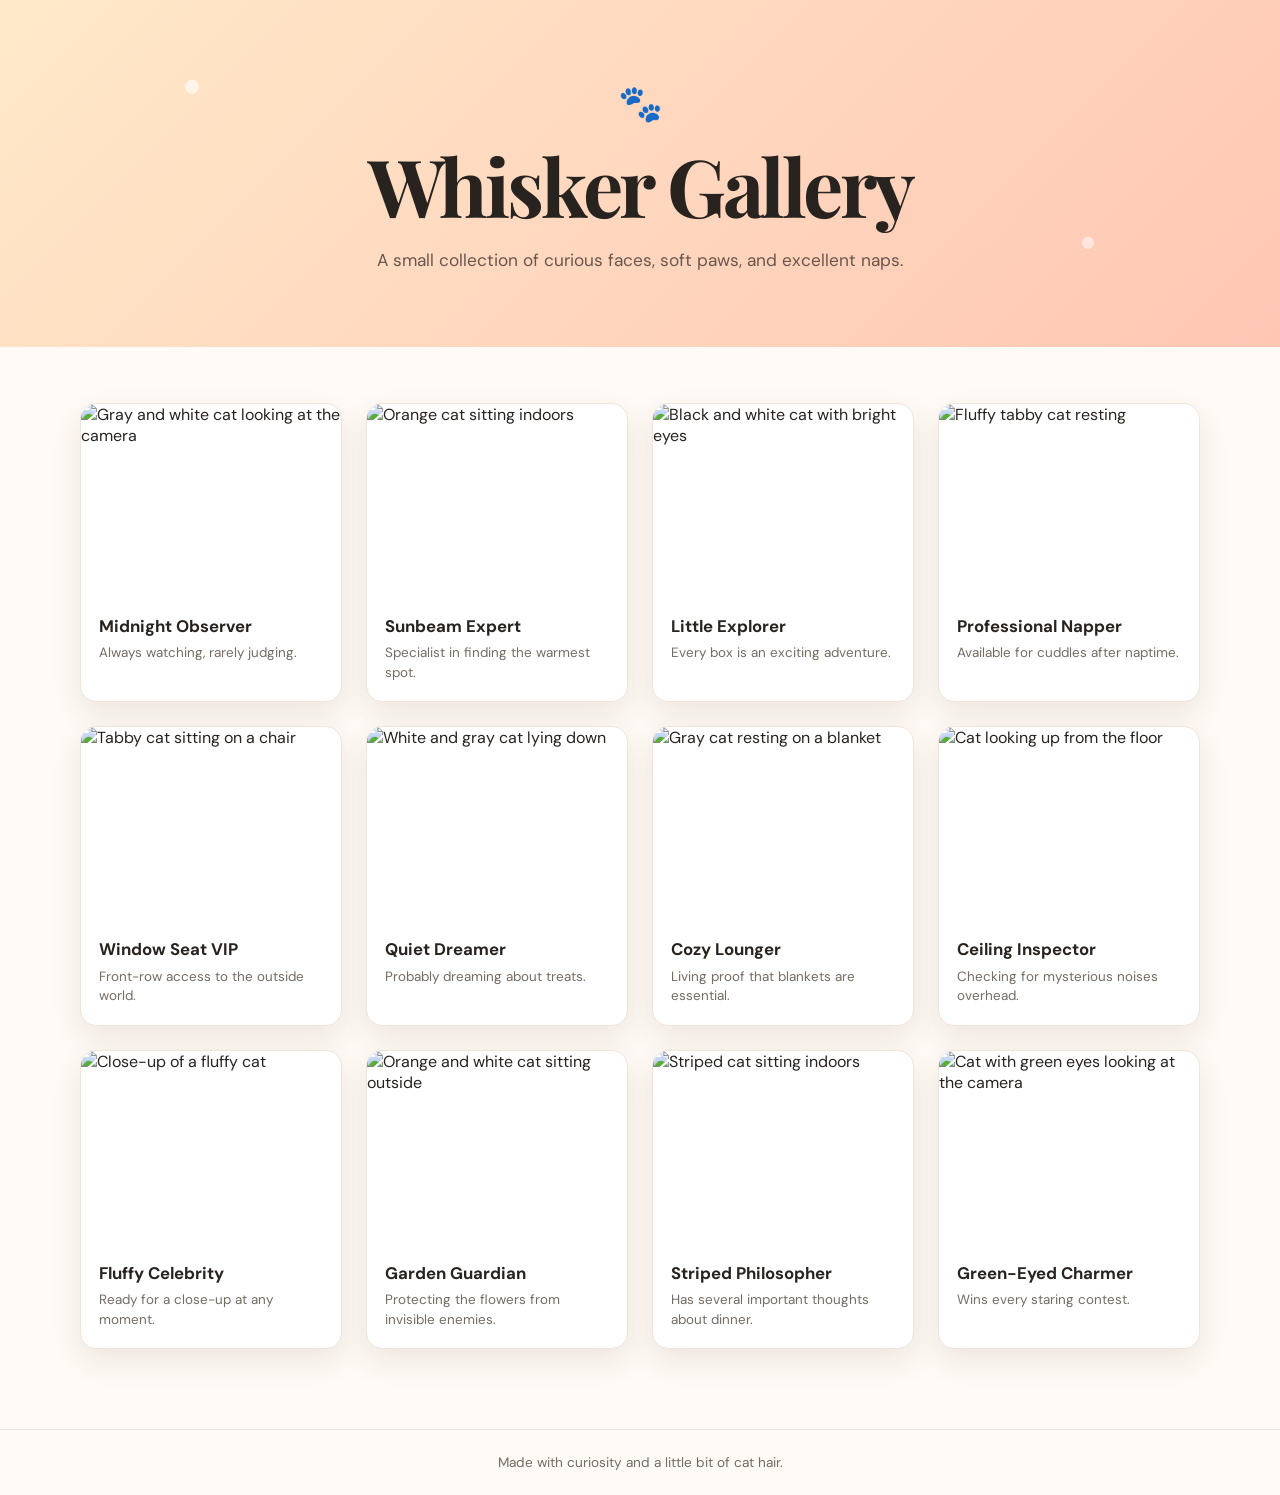
==== index.html @ 6f4198e0 "Restructure for deployment" ====
<!DOCTYPE html>
<html lang="en">
<head>
  <meta charset="UTF-8">
  <meta name="viewport" content="width=device-width, initial-scale=1.0">
  <meta name="description" content="A cheerful gallery of cats.">
  <title>Whisker Gallery</title>
  <link rel="stylesheet" href="styles.css">
</head>
<body>
  <header>
    <span class="paw" aria-hidden="true">🐾</span>
    <h1>Whisker Gallery</h1>
    <p>A small collection of curious faces, soft paws, and excellent naps.</p>
  </header>

  <main>
    <section class="gallery" aria-label="Cat pictures">
      <figure>
        <img src="https://images.unsplash.com/photo-1514888286974-6c03e2ca1dba?auto=format&amp;fit=crop&amp;w=900&amp;q=85" alt="Gray and white cat looking at the camera" loading="lazy">
        <figcaption>Midnight Observer <span>Always watching, rarely judging.</span></figcaption>
      </figure>
      <figure>
        <img src="https://images.unsplash.com/photo-1574158622682-e40e69881006?auto=format&amp;fit=crop&amp;w=900&amp;q=85" alt="Orange cat sitting indoors" loading="lazy">
        <figcaption>Sunbeam Expert <span>Specialist in finding the warmest spot.</span></figcaption>
      </figure>
      <figure>
        <img src="https://images.unsplash.com/photo-1533738363-b7f9aef128ce?auto=format&amp;fit=crop&amp;w=900&amp;q=85" alt="Black and white cat with bright eyes" loading="lazy">
        <figcaption>Little Explorer <span>Every box is an exciting adventure.</span></figcaption>
      </figure>
      <figure>
        <img src="https://images.unsplash.com/photo-1592194996308-7b43878e84a6?auto=format&amp;fit=crop&amp;w=900&amp;q=85" alt="Fluffy tabby cat resting" loading="lazy">
        <figcaption>Professional Napper <span>Available for cuddles after naptime.</span></figcaption>
      </figure>
      <figure>
        <img src="https://images.unsplash.com/photo-1519052537078-e6302a4968d4?auto=format&amp;fit=crop&amp;w=900&amp;q=85" alt="Tabby cat sitting on a chair" loading="lazy">
        <figcaption>Window Seat VIP <span>Front-row access to the outside world.</span></figcaption>
      </figure>
      <figure>
        <img src="https://images.unsplash.com/photo-1561948955-570b270e7c36?auto=format&amp;fit=crop&amp;w=900&amp;q=85" alt="White and gray cat lying down" loading="lazy">
        <figcaption>Quiet Dreamer <span>Probably dreaming about treats.</span></figcaption>
      </figure>
      <figure>
        <img src="https://images.unsplash.com/photo-1495360010541-f48722b34f7d?auto=format&amp;fit=crop&amp;w=900&amp;q=85" alt="Gray cat resting on a blanket" loading="lazy">
        <figcaption>Cozy Lounger <span>Living proof that blankets are essential.</span></figcaption>
      </figure>
      <figure>
        <img src="https://images.unsplash.com/photo-1513245543132-31f507417b26?auto=format&amp;fit=crop&amp;w=900&amp;q=85" alt="Cat looking up from the floor" loading="lazy">
        <figcaption>Ceiling Inspector <span>Checking for mysterious noises overhead.</span></figcaption>
      </figure>
      <figure>
        <img src="https://images.unsplash.com/photo-1494256997604-768d1f608cac?auto=format&amp;fit=crop&amp;w=900&amp;q=85" alt="Close-up of a fluffy cat" loading="lazy">
        <figcaption>Fluffy Celebrity <span>Ready for a close-up at any moment.</span></figcaption>
      </figure>
      <figure>
        <img src="https://images.unsplash.com/photo-1518791841217-8f162f1e1131?auto=format&amp;fit=crop&amp;w=900&amp;q=85" alt="Orange and white cat sitting outside" loading="lazy">
        <figcaption>Garden Guardian <span>Protecting the flowers from invisible enemies.</span></figcaption>
      </figure>
      <figure>
        <img src="https://images.unsplash.com/photo-1573865526739-10659fec78a5?auto=format&amp;fit=crop&amp;w=900&amp;q=85" alt="Striped cat sitting indoors" loading="lazy">
        <figcaption>Striped Philosopher <span>Has several important thoughts about dinner.</span></figcaption>
      </figure>
      <figure>
        <img src="https://images.unsplash.com/photo-1543852786-1cf6624b9987?auto=format&amp;fit=crop&amp;w=900&amp;q=85" alt="Cat with green eyes looking at the camera" loading="lazy">
        <figcaption>Green-Eyed Charmer <span>Wins every staring contest.</span></figcaption>
      </figure>
    </section>
  </main>

  <footer>
    Made with curiosity and a little bit of cat hair.
  </footer>
</body>
</html>
---- styles.css ----
@import url("https://fonts.googleapis.com/css2?family=DM+Sans:wght@400;500;700&family=Playfair+Display:wght@600;700&display=swap");

:root {
  --background: #fffaf5;
  --surface: #ffffff;
  --text: #28231f;
  --muted: #746b63;
  --accent: #e97855;
  --accent-light: #ffe5d8;
  --border: #f0e4dc;
  --shadow: 0 12px 30px rgba(74, 48, 35, 0.1);
}

* {
  box-sizing: border-box;
}

body {
  min-width: 320px;
  margin: 0;
  color: var(--text);
  background: var(--background);
  font-family: "DM Sans", Arial, sans-serif;
}

header {
  padding: 5rem 1.5rem 4.5rem;
  text-align: center;
  background:
    radial-gradient(circle at 15% 25%, rgba(255, 255, 255, 0.6) 0 0.4rem, transparent 0.45rem),
    radial-gradient(circle at 85% 70%, rgba(255, 255, 255, 0.5) 0 0.35rem, transparent 0.4rem),
    linear-gradient(135deg, #ffe9c9, #ffc6b4);
}

.paw {
  display: block;
  margin-bottom: 1rem;
  font-size: 2.25rem;
}

h1 {
  margin: 0;
  font-family: "Playfair Display", Georgia, serif;
  font-size: clamp(2.5rem, 7vw, 5rem);
  line-height: 1.05;
  letter-spacing: -0.04em;
}

header p {
  max-width: 38rem;
  margin: 1.25rem auto 0;
  color: #69564c;
  font-size: 1.08rem;
  line-height: 1.6;
}

main {
  width: min(1120px, calc(100% - 3rem));
  margin: 0 auto;
  padding: 3.5rem 0 5rem;
}

.gallery {
  display: grid;
  grid-template-columns: repeat(auto-fit, minmax(230px, 1fr));
  gap: 1.5rem;
}

figure {
  margin: 0;
  overflow: hidden;
  background: var(--surface);
  border: 1px solid var(--border);
  border-radius: 1rem;
  box-shadow: var(--shadow);
  transition: transform 180ms ease, box-shadow 180ms ease;
}

figure:hover {
  transform: translateY(-0.4rem);
  box-shadow: 0 18px 38px rgba(74, 48, 35, 0.16);
}

img {
  display: block;
  width: 100%;
  aspect-ratio: 4 / 3;
  object-fit: cover;
}

figcaption {
  padding: 1rem 1.1rem 1.2rem;
  font-size: 1.05rem;
  font-weight: 700;
}

figcaption span {
  display: block;
  margin-top: 0.4rem;
  color: var(--muted);
  font-size: 0.84rem;
  font-weight: 400;
  line-height: 1.45;
}

footer {
  padding: 1.5rem;
  color: var(--muted);
  border-top: 1px solid var(--border);
  text-align: center;
  font-size: 0.85rem;
}

@media (max-width: 600px) {
  header {
    padding: 3.5rem 1.25rem;
  }

  main {
    width: min(100% - 2rem, 1120px);
    padding-top: 2rem;
  }

  .gallery {
    grid-template-columns: 1fr;
  }
}

@media (prefers-reduced-motion: reduce) {
  figure {
    transition: none;
  }
}
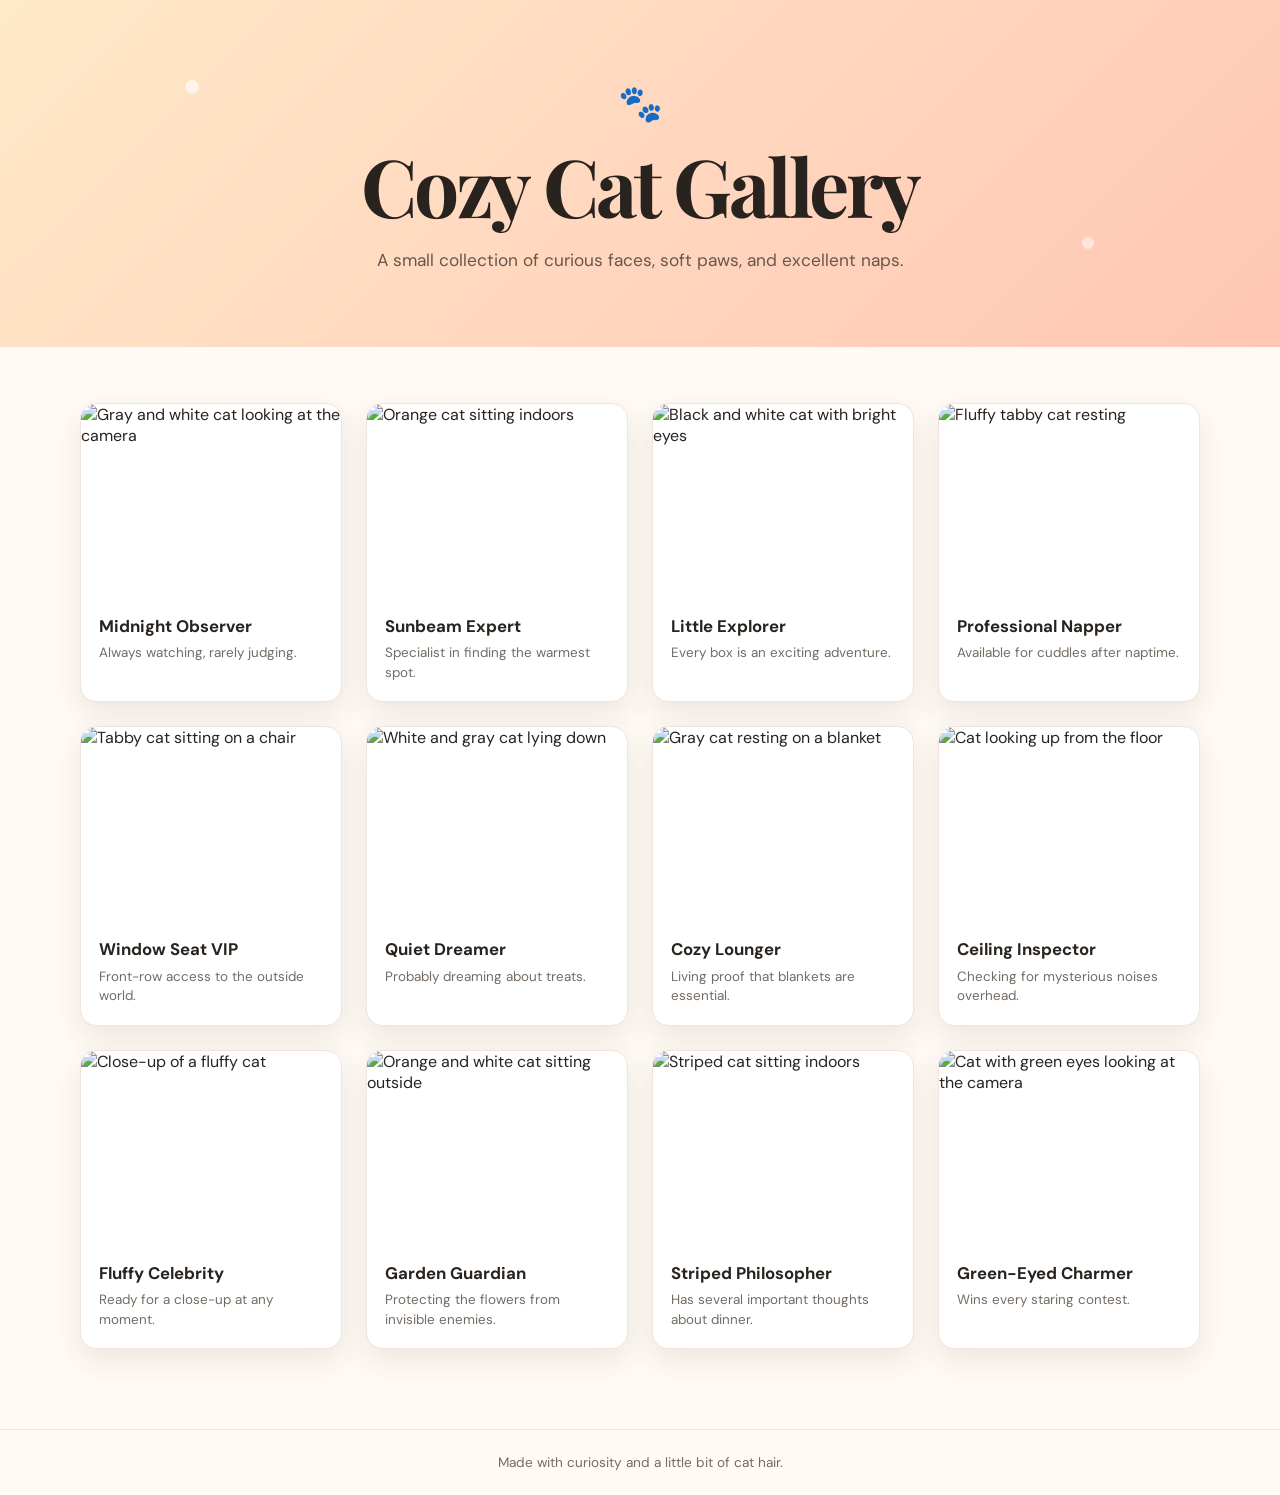
==== commit 10fd0103: "Add cozy cat gallery changes" ====
--- a/index.html
+++ b/index.html
@@ -10,7 +10,7 @@
 <body>
   <header>
     <span class="paw" aria-hidden="true">🐾</span>
-    <h1>Whisker Gallery</h1>
+    <h1>Cozy Cat Gallery</h1>
     <p>A small collection of curious faces, soft paws, and excellent naps.</p>
   </header>
 
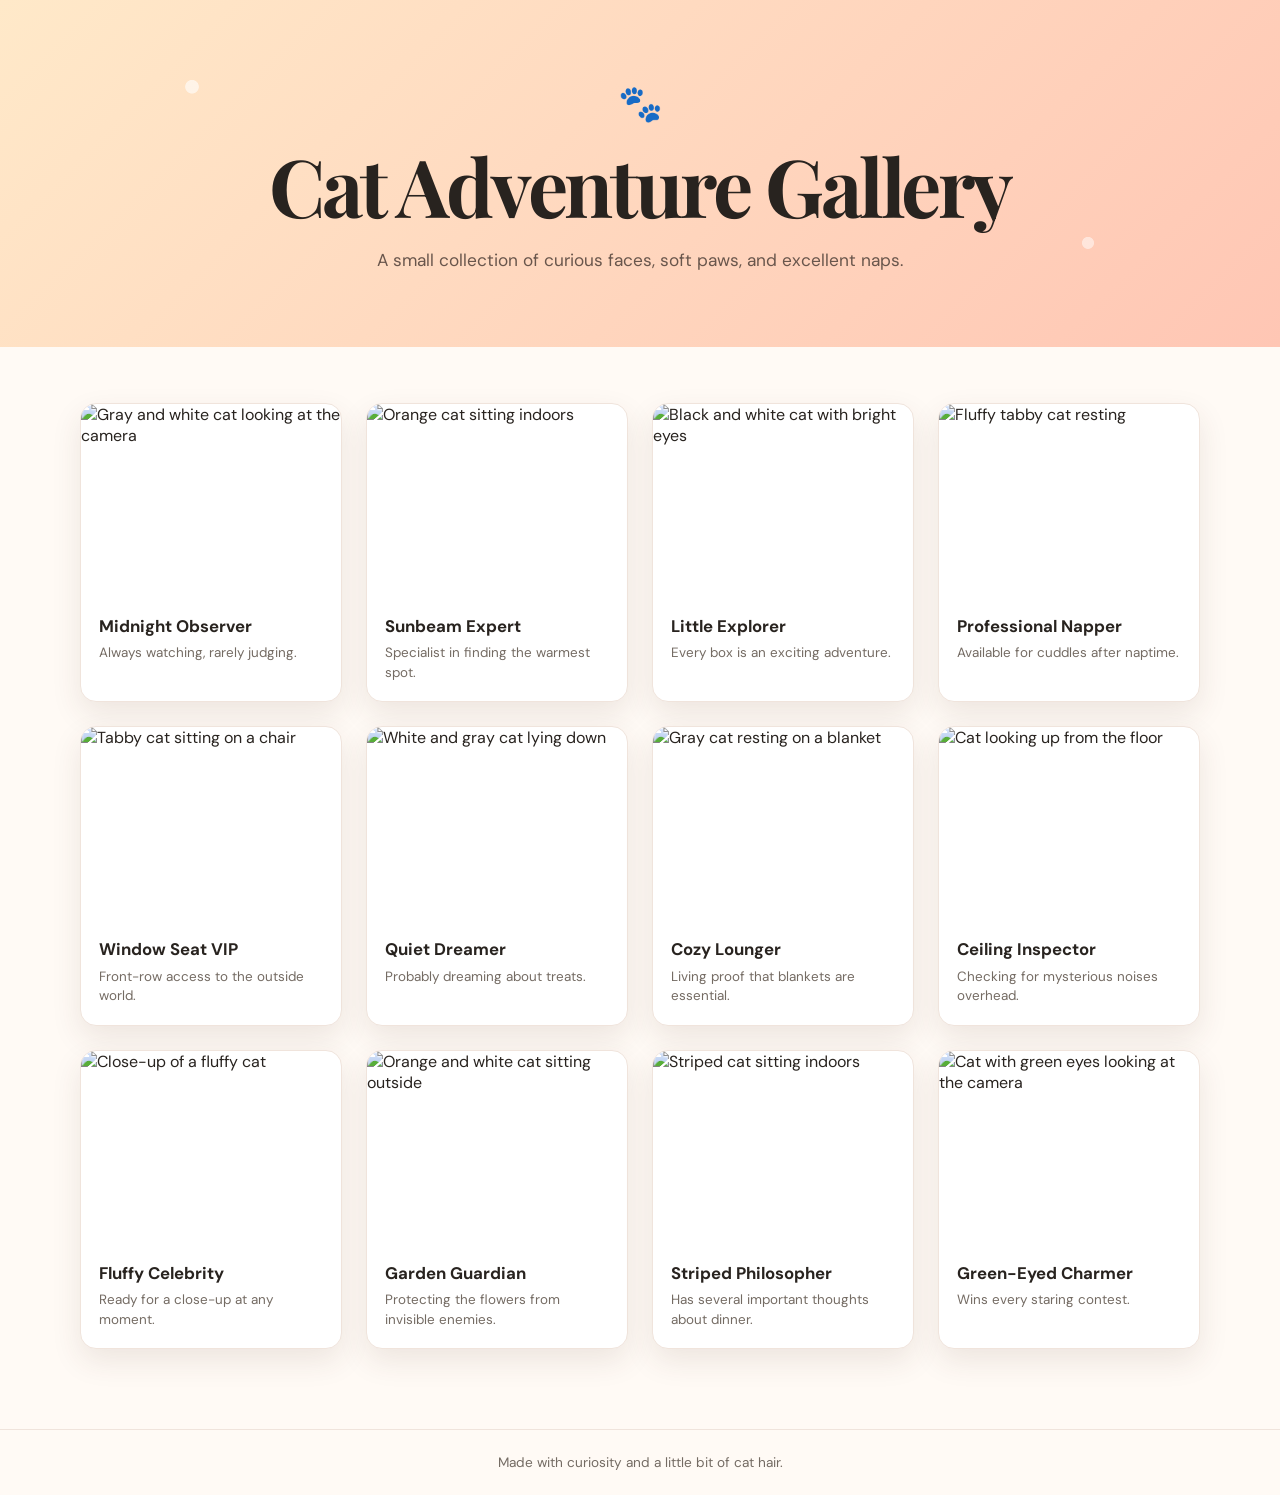
==== commit 0fe8cf38: "Add cat adventure gallery changes" ====
--- a/index.html
+++ b/index.html
@@ -10,7 +10,7 @@
 <body>
   <header>
     <span class="paw" aria-hidden="true">🐾</span>
-    <h1>Cozy Cat Gallery</h1>
+    <h1>Cat Adventure Gallery</h1>
     <p>A small collection of curious faces, soft paws, and excellent naps.</p>
   </header>
 
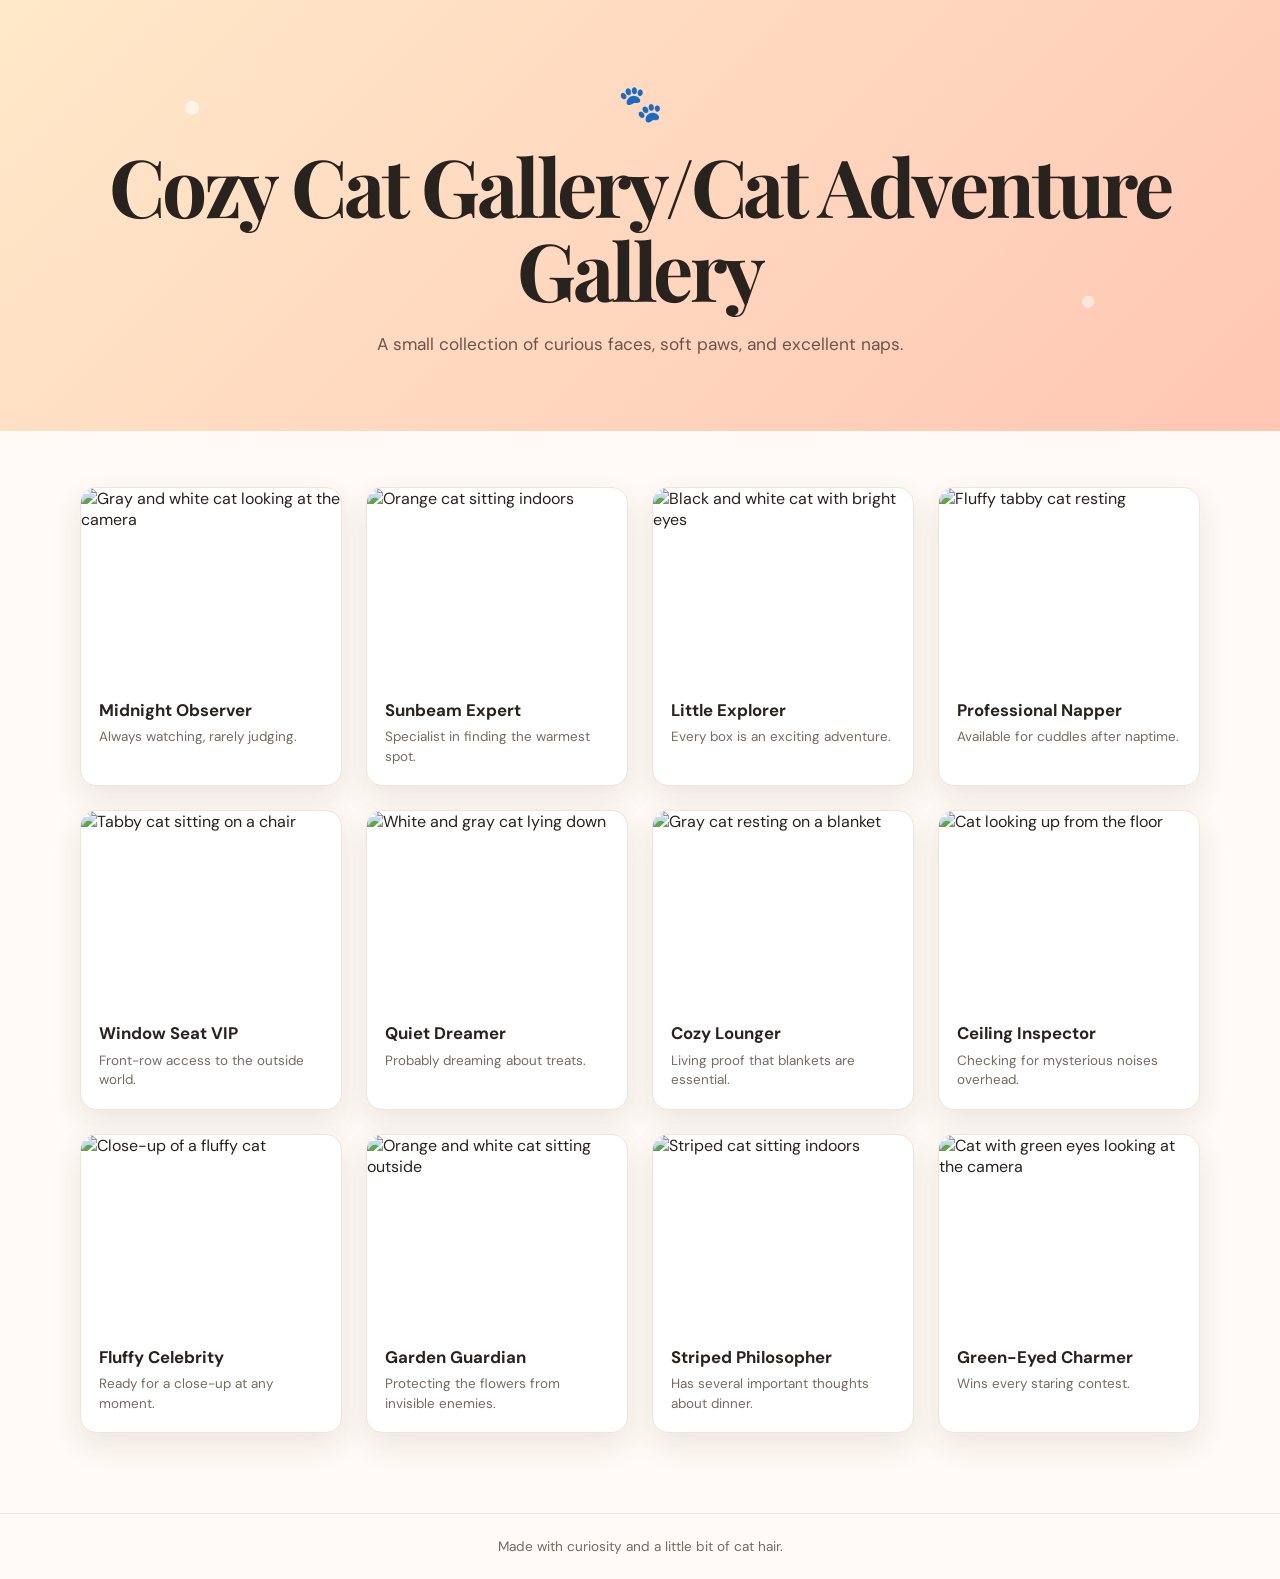
==== commit fc718763: "Merge branch 'feature/cat-adventure-gallery' into feature/cozy-cat-gallery" ====
--- a/index.html
+++ b/index.html
@@ -10,7 +10,7 @@
 <body>
   <header>
     <span class="paw" aria-hidden="true">🐾</span>
-    <h1>Cat Adventure Gallery</h1>
+    <h1>Cozy Cat Gallery/Cat Adventure Gallery</h1>
     <p>A small collection of curious faces, soft paws, and excellent naps.</p>
   </header>
 
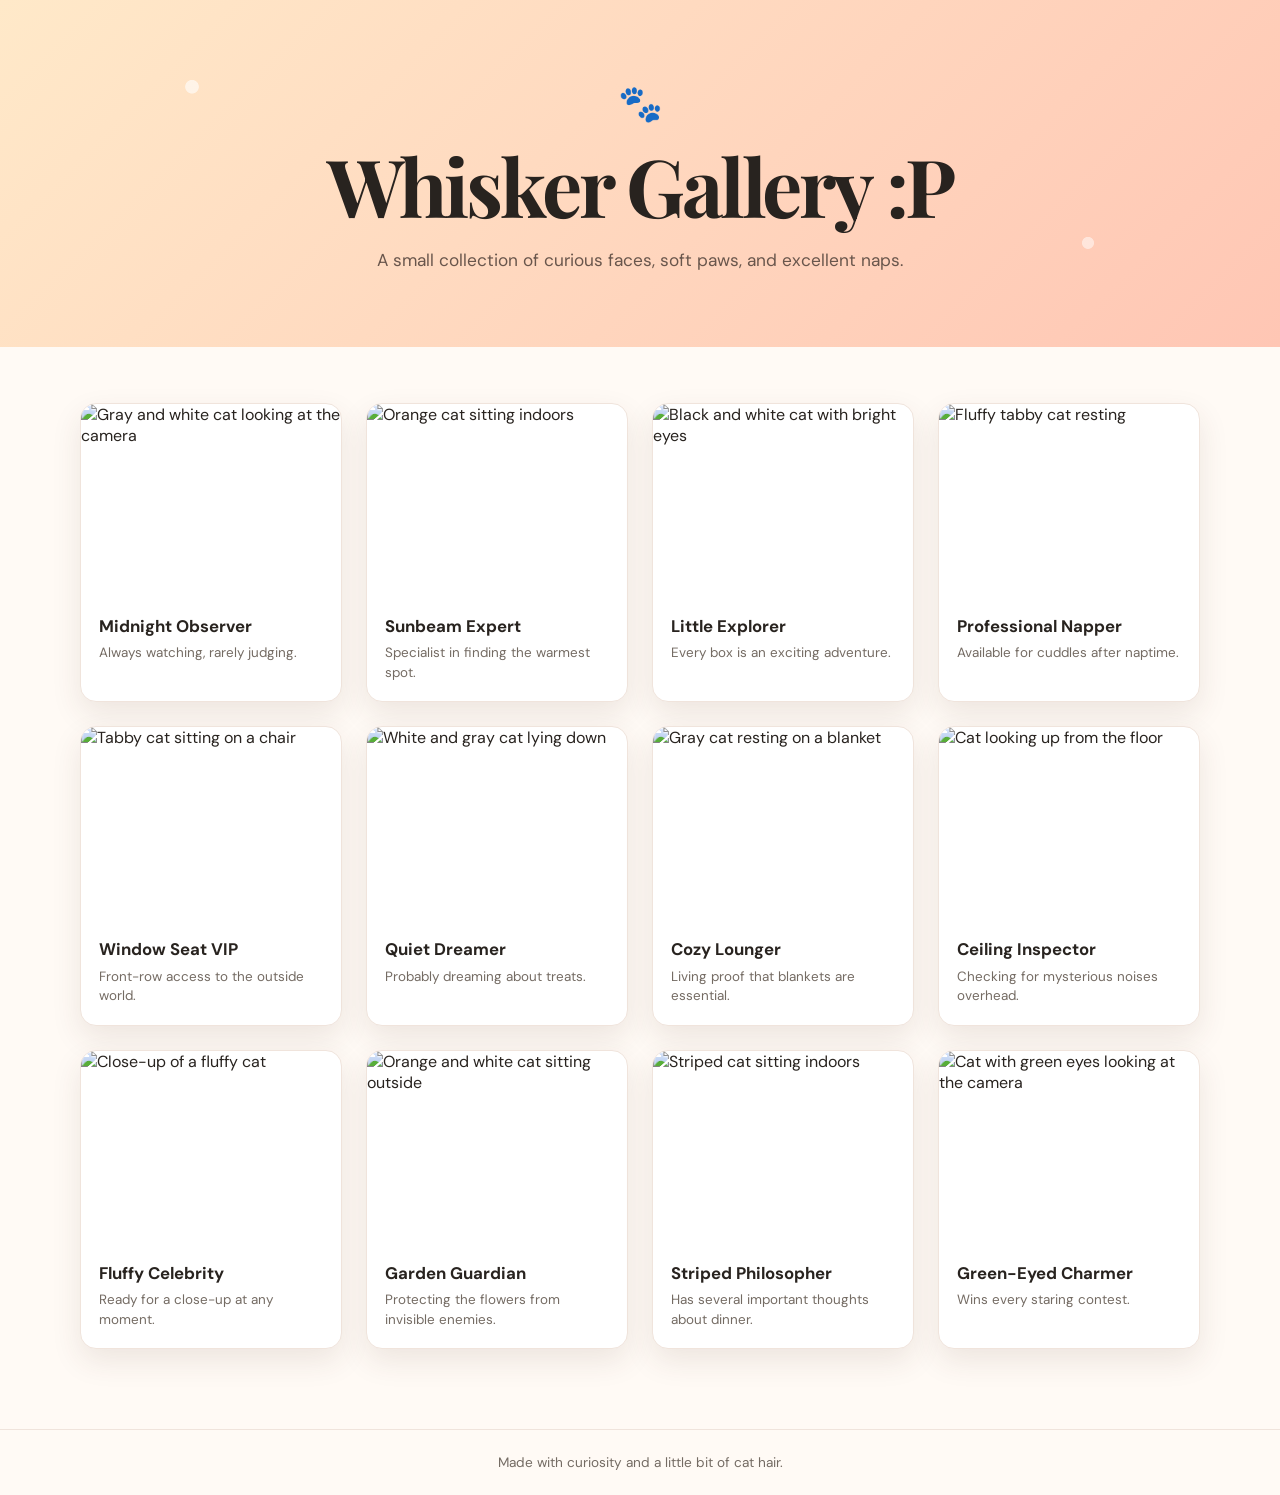
==== commit 0ae492b6: "Wrong" ====
--- a/index.html
+++ b/index.html
@@ -10,7 +10,7 @@
 <body>
   <header>
     <span class="paw" aria-hidden="true">🐾</span>
-    <h1>Cozy Cat Gallery/Cat Adventure Gallery</h1>
+    <h1>Whisker Gallery :P</h1>
     <p>A small collection of curious faces, soft paws, and excellent naps.</p>
   </header>
 
